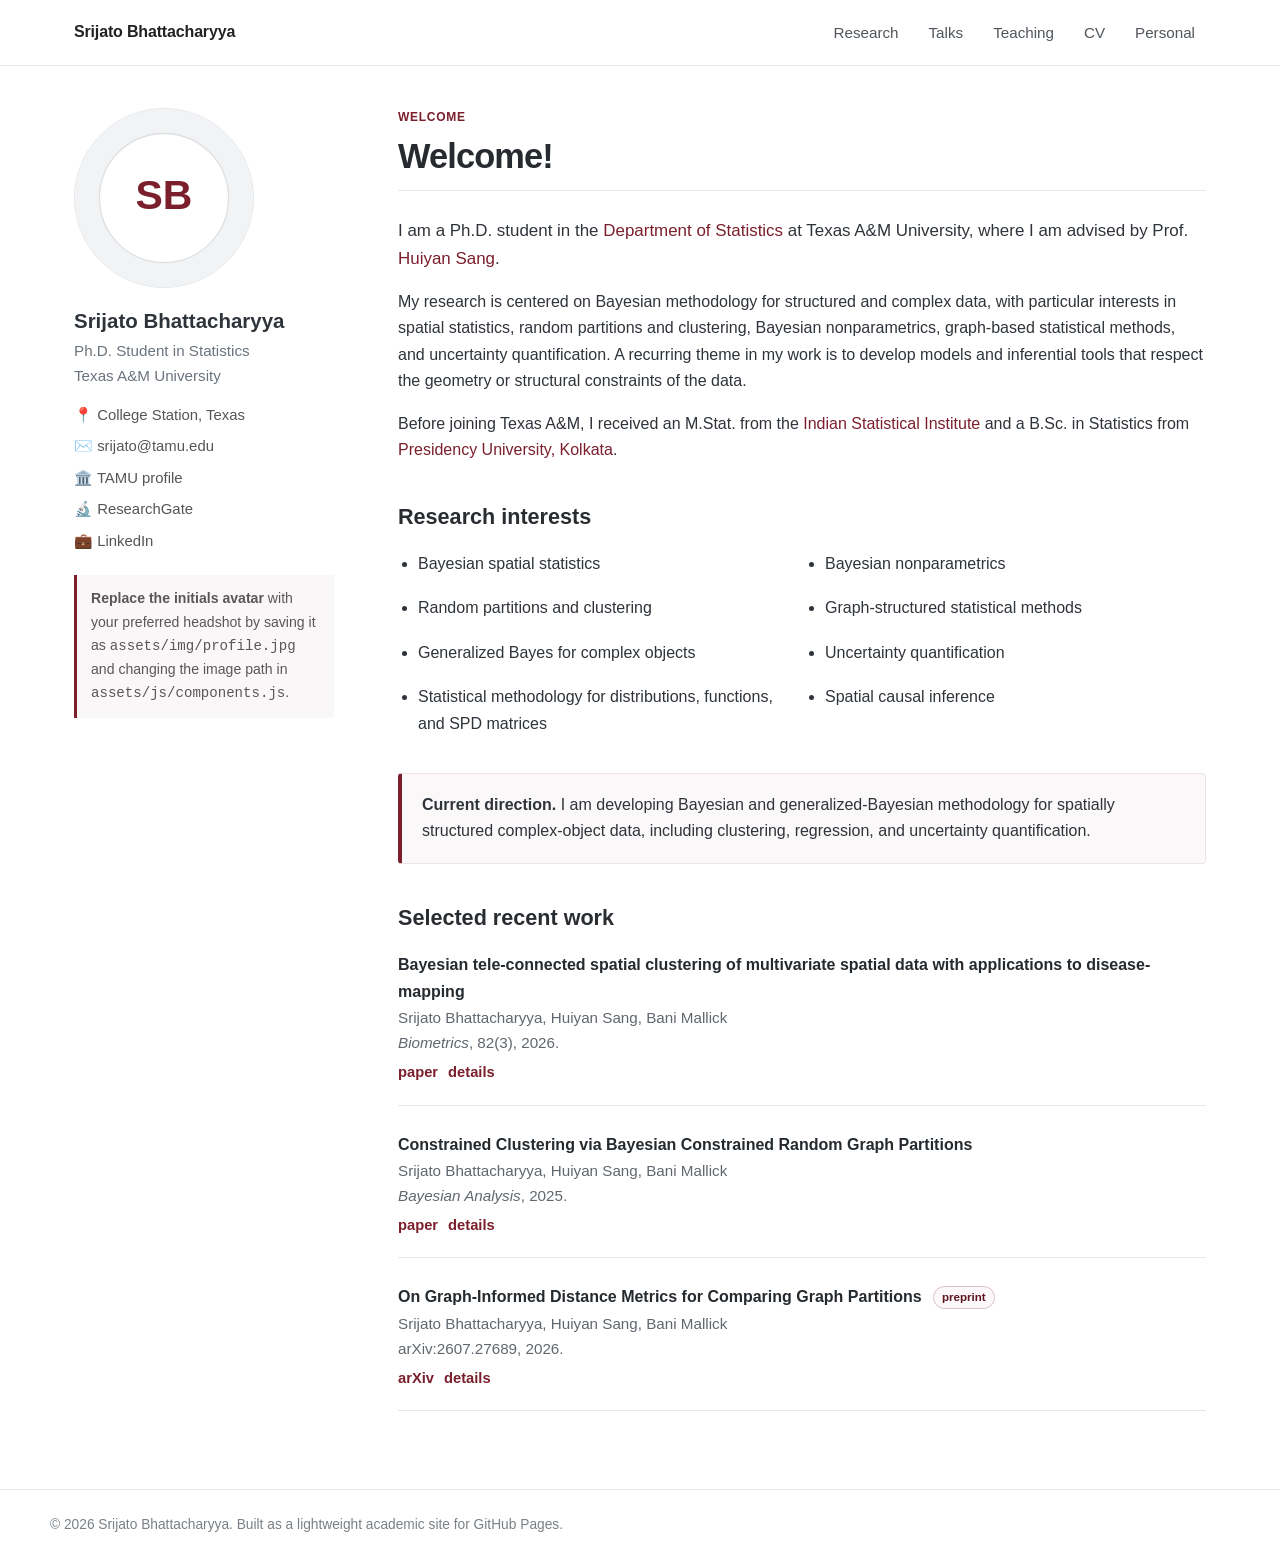
==== index.html @ efcadd13 "Add files via upload" ====
<!doctype html>
<html lang="en">
<head>
  <meta charset="utf-8">
  <meta name="viewport" content="width=device-width, initial-scale=1">
  <title>Srijato Bhattacharyya | Statistics</title>
  <meta name="description" content="Academic website of Srijato Bhattacharyya, Ph.D. student in Statistics at Texas A&M University.">
  <link rel="stylesheet" href="assets/css/style.css">
  <script defer src="assets/js/components.js"></script>
  <script defer src="assets/js/main.js"></script>
</head>
<body data-page="home">
  <div id="site-header"></div>
  <main class="layout">
    <div id="site-sidebar"></div>
    <article class="content">
      <div class="kicker">Welcome</div>
      <h1>Welcome!</h1>
      <p class="lead">I am a Ph.D. student in the <a href="https://artsci.tamu.edu/statistics/index.html" target="_blank" rel="noopener">Department of Statistics</a> at Texas A&amp;M University, where I am advised by Prof. <a href="https://sites.google.com/site/huiyansang/" target="_blank" rel="noopener">Huiyan Sang</a>.</p>

      <p>My research is centered on Bayesian methodology for structured and complex data, with particular interests in spatial statistics, random partitions and clustering, Bayesian nonparametrics, graph-based statistical methods, and uncertainty quantification. A recurring theme in my work is to develop models and inferential tools that respect the geometry or structural constraints of the data.</p>

      <p>Before joining Texas A&amp;M, I received an M.Stat. from the <a href="https://www.isical.ac.in/" target="_blank" rel="noopener">Indian Statistical Institute</a> and a B.Sc. in Statistics from <a href="https://www.presiuniv.ac.in/" target="_blank" rel="noopener">Presidency University, Kolkata</a>.</p>

      <h2>Research interests</h2>
      <ul class="interests">
        <li>Bayesian spatial statistics</li>
        <li>Bayesian nonparametrics</li>
        <li>Random partitions and clustering</li>
        <li>Graph-structured statistical methods</li>
        <li>Generalized Bayes for complex objects</li>
        <li>Uncertainty quantification</li>
        <li>Statistical methodology for distributions, functions, and SPD matrices</li>
        <li>Spatial causal inference</li>
      </ul>

      <div class="callout">
        <strong>Current direction.</strong> I am developing Bayesian and generalized-Bayesian methodology for spatially structured complex-object data, including clustering, regression, and uncertainty quantification.
      </div>

      <h2>Selected recent work</h2>
      <ul class="paper-list">
        <li class="paper">
          <div class="paper-title">Bayesian tele-connected spatial clustering of multivariate spatial data with applications to disease-mapping</div>
          <div class="paper-authors">Srijato Bhattacharyya, Huiyan Sang, Bani Mallick</div>
          <div class="paper-venue"><em>Biometrics</em>, 82(3), 2026.</div>
          <div class="paper-links"><a href="https://doi.org/10.1093/biomtc/ujag128" target="_blank" rel="noopener">paper</a><a href="research.html">details</a></div>
        </li>
        <li class="paper">
          <div class="paper-title">Constrained Clustering via Bayesian Constrained Random Graph Partitions</div>
          <div class="paper-authors">Srijato Bhattacharyya, Huiyan Sang, Bani Mallick</div>
          <div class="paper-venue"><em>Bayesian Analysis</em>, 2025.</div>
          <div class="paper-links"><a href="https://doi.org/10.1214/25-BA1563" target="_blank" rel="noopener">paper</a><a href="research.html">details</a></div>
        </li>
        <li class="paper">
          <div class="paper-title">On Graph-Informed Distance Metrics for Comparing Graph Partitions <span class="badge">preprint</span></div>
          <div class="paper-authors">Srijato Bhattacharyya, Huiyan Sang, Bani Mallick</div>
          <div class="paper-venue">arXiv:2607.27689, 2026.</div>
          <div class="paper-links"><a href="https://arxiv.org/abs/2607.27689" target="_blank" rel="noopener">arXiv</a><a href="research.html">details</a></div>
        </li>
      </ul>
    </article>
  </main>
  <div id="site-footer"></div>
</body>
</html>
---- assets/css/style.css ----
:root {
  --ink: #2f343a;
  --muted: #6b737c;
  --line: #e4e7ea;
  --accent: #7a1f2b;
  --accent-dark: #5d1520;
  --soft: #f7f7f8;
  --white: #ffffff;
  --max: 1180px;
  --sidebar: 260px;
}

* { box-sizing: border-box; }
html { scroll-behavior: smooth; }
body {
  margin: 0;
  color: var(--ink);
  background: var(--white);
  font-family: -apple-system, BlinkMacSystemFont, "Segoe UI", Roboto, Helvetica, Arial, sans-serif;
  line-height: 1.65;
  font-size: 16px;
}
a { color: var(--accent); text-decoration: none; }
a:hover { color: var(--accent-dark); text-decoration: underline; }

.site-header {
  border-bottom: 1px solid var(--line);
  background: rgba(255,255,255,.97);
  position: sticky;
  top: 0;
  z-index: 50;
  backdrop-filter: blur(8px);
}
.header-inner {
  max-width: var(--max);
  margin: 0 auto;
  min-height: 64px;
  display: flex;
  align-items: center;
  gap: 24px;
  padding: 0 24px;
}
.brand {
  font-weight: 700;
  color: #222;
  letter-spacing: -.01em;
  white-space: nowrap;
}
.brand:hover { text-decoration: none; color: var(--accent); }
.nav { margin-left: auto; display: flex; gap: 8px; align-items: center; }
.nav a {
  color: #50565c;
  padding: 20px 11px 18px;
  border-bottom: 2px solid transparent;
  font-size: .95rem;
}
.nav a:hover, .nav a.active { color: var(--accent); border-bottom-color: var(--accent); text-decoration: none; }
.menu-button {
  display: none;
  margin-left: auto;
  border: 1px solid var(--line);
  background: white;
  border-radius: 6px;
  padding: 8px 10px;
  font-size: 1rem;
  cursor: pointer;
}

.layout {
  max-width: var(--max);
  margin: 0 auto;
  padding: 42px 24px 70px;
  display: grid;
  grid-template-columns: var(--sidebar) minmax(0, 1fr);
  gap: 64px;
}
.sidebar { position: sticky; top: 104px; align-self: start; }
.avatar {
  width: 180px;
  height: 180px;
  border-radius: 50%;
  overflow: hidden;
  margin-bottom: 20px;
  border: 1px solid var(--line);
  background: var(--soft);
}
.avatar img { width: 100%; height: 100%; object-fit: cover; display: block; }
.sidebar h2 { margin: 0 0 4px; font-size: 1.28rem; line-height: 1.25; }
.sidebar .role { color: var(--muted); font-size: .95rem; margin-bottom: 15px; }
.sidebar .meta { list-style: none; padding: 0; margin: 15px 0 0; font-size: .93rem; color: #555; }
.sidebar .meta li { margin: 7px 0; }
.sidebar .meta a { color: #555; }
.sidebar .meta a:hover { color: var(--accent); }
.sidebar-note {
  margin-top: 22px;
  padding: 12px 14px;
  border-left: 3px solid var(--accent);
  background: #faf7f8;
  font-size: .88rem;
  color: #5c5558;
}

.content { min-width: 0; }
.content h1 {
  font-size: 2.15rem;
  line-height: 1.2;
  margin: 0 0 26px;
  padding-bottom: 13px;
  border-bottom: 1px solid var(--line);
  color: #272b30;
  letter-spacing: -.025em;
}
.content h2 {
  font-size: 1.35rem;
  margin: 36px 0 13px;
  color: #292d31;
}
.content h3 { font-size: 1.08rem; margin: 25px 0 7px; }
.content p { margin: 0 0 16px; }
.content ul { padding-left: 1.25rem; }
.content li { margin-bottom: 8px; }
.lead { font-size: 1.06rem; }

.interests {
  display: grid;
  grid-template-columns: repeat(2, minmax(0,1fr));
  gap: 10px 26px;
  padding-left: 1.15rem;
}

.paper-list { list-style: none; padding: 0 !important; margin: 0; }
.paper {
  padding: 18px 0 20px;
  border-bottom: 1px solid var(--line);
}
.paper:first-child { padding-top: 4px; }
.paper-title { font-weight: 650; color: #252a2f; }
.paper-authors, .paper-venue { color: #60676e; font-size: .95rem; }
.paper-links { margin-top: 5px; font-size: .92rem; }
.paper-links a { margin-right: 10px; font-weight: 600; }
.badge {
  display: inline-block;
  vertical-align: 1px;
  border: 1px solid #dac3c8;
  color: var(--accent-dark);
  background: #fcf7f8;
  border-radius: 999px;
  padding: 1px 8px;
  font-size: .72rem;
  margin-left: 7px;
  font-weight: 600;
}

.timeline { margin: 8px 0 0; }
.timeline-row {
  display: grid;
  grid-template-columns: 110px minmax(0,1fr);
  gap: 18px;
  padding: 12px 0;
  border-bottom: 1px solid var(--line);
}
.timeline-date { color: var(--muted); font-size: .92rem; }
.timeline-title { font-weight: 600; }
.timeline-sub { color: var(--muted); font-size: .94rem; }

.callout {
  margin: 28px 0;
  padding: 18px 20px;
  background: #faf8f8;
  border: 1px solid #eee3e5;
  border-left: 4px solid var(--accent);
  border-radius: 4px;
}

.btn {
  display: inline-block;
  padding: 9px 14px;
  border-radius: 5px;
  border: 1px solid var(--accent);
  color: var(--accent);
  font-weight: 600;
  font-size: .93rem;
}
.btn:hover { color: white; background: var(--accent); text-decoration: none; }
.btn.disabled { opacity: .45; cursor: default; pointer-events: none; }

.footer {
  border-top: 1px solid var(--line);
  color: #7a8086;
  font-size: .86rem;
  padding: 24px;
}
.footer-inner { max-width: var(--max); margin: 0 auto; }

.small { font-size: .9rem; color: var(--muted); }
.kicker { color: var(--accent); font-weight: 700; letter-spacing: .06em; font-size: .75rem; text-transform: uppercase; margin-bottom: 8px; }

@media (max-width: 820px) {
  .header-inner { min-height: 58px; }
  .menu-button { display: inline-block; }
  .nav {
    display: none;
    position: absolute;
    left: 0;
    right: 0;
    top: 58px;
    background: white;
    border-bottom: 1px solid var(--line);
    padding: 7px 18px 12px;
    flex-direction: column;
    align-items: stretch;
  }
  .nav.open { display: flex; }
  .nav a { padding: 10px 6px; border-bottom: none; }
  .layout { grid-template-columns: 1fr; gap: 30px; padding-top: 30px; }
  .sidebar { position: static; display: grid; grid-template-columns: 116px 1fr; column-gap: 20px; }
  .avatar { width: 116px; height: 116px; grid-row: 1 / span 3; }
  .sidebar .meta, .sidebar-note { grid-column: 1 / -1; }
  .content h1 { font-size: 1.8rem; }
}

@media (max-width: 520px) {
  .header-inner { padding: 0 16px; }
  .layout { padding-left: 17px; padding-right: 17px; }
  .sidebar { display: block; }
  .avatar { width: 132px; height: 132px; }
  .interests { grid-template-columns: 1fr; }
  .timeline-row { grid-template-columns: 1fr; gap: 2px; }
}
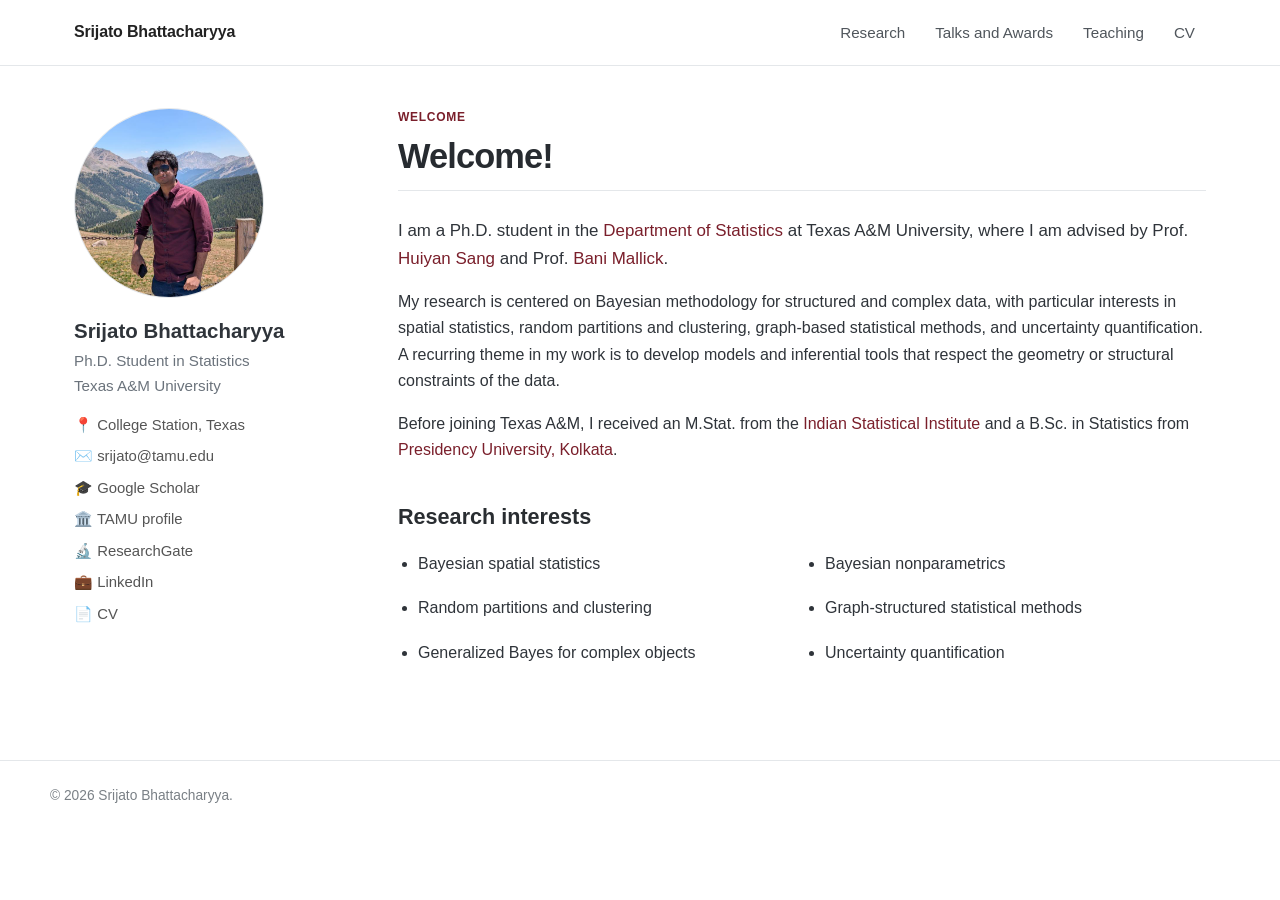
==== commit 07f6f631: "Add files via upload" ====
--- a/index.html
+++ b/index.html
@@ -16,9 +16,10 @@
     <article class="content">
       <div class="kicker">Welcome</div>
       <h1>Welcome!</h1>
-      <p class="lead">I am a Ph.D. student in the <a href="https://artsci.tamu.edu/statistics/index.html" target="_blank" rel="noopener">Department of Statistics</a> at Texas A&amp;M University, where I am advised by Prof. <a href="https://sites.google.com/site/huiyansang/" target="_blank" rel="noopener">Huiyan Sang</a>.</p>
 
-      <p>My research is centered on Bayesian methodology for structured and complex data, with particular interests in spatial statistics, random partitions and clustering, Bayesian nonparametrics, graph-based statistical methods, and uncertainty quantification. A recurring theme in my work is to develop models and inferential tools that respect the geometry or structural constraints of the data.</p>
+      <p class="lead">I am a Ph.D. student in the <a href="https://artsci.tamu.edu/statistics/index.html" target="_blank" rel="noopener">Department of Statistics</a> at Texas A&amp;M University, where I am advised by Prof. <a href="https://sites.google.com/site/huiyansang/" target="_blank" rel="noopener">Huiyan Sang</a> and Prof. <a href="https://web.stat.tamu.edu/~bmallick/" target="_blank" rel="noopener">Bani Mallick</a>.</p>
+
+      <p>My research is centered on Bayesian methodology for structured and complex data, with particular interests in spatial statistics, random partitions and clustering, graph-based statistical methods, and uncertainty quantification. A recurring theme in my work is to develop models and inferential tools that respect the geometry or structural constraints of the data.</p>
 
       <p>Before joining Texas A&amp;M, I received an M.Stat. from the <a href="https://www.isical.ac.in/" target="_blank" rel="noopener">Indian Statistical Institute</a> and a B.Sc. in Statistics from <a href="https://www.presiuniv.ac.in/" target="_blank" rel="noopener">Presidency University, Kolkata</a>.</p>
 
@@ -30,34 +31,6 @@
         <li>Graph-structured statistical methods</li>
         <li>Generalized Bayes for complex objects</li>
         <li>Uncertainty quantification</li>
-        <li>Statistical methodology for distributions, functions, and SPD matrices</li>
-        <li>Spatial causal inference</li>
-      </ul>
-
-      <div class="callout">
-        <strong>Current direction.</strong> I am developing Bayesian and generalized-Bayesian methodology for spatially structured complex-object data, including clustering, regression, and uncertainty quantification.
-      </div>
-
-      <h2>Selected recent work</h2>
-      <ul class="paper-list">
-        <li class="paper">
-          <div class="paper-title">Bayesian tele-connected spatial clustering of multivariate spatial data with applications to disease-mapping</div>
-          <div class="paper-authors">Srijato Bhattacharyya, Huiyan Sang, Bani Mallick</div>
-          <div class="paper-venue"><em>Biometrics</em>, 82(3), 2026.</div>
-          <div class="paper-links"><a href="https://doi.org/10.1093/biomtc/ujag128" target="_blank" rel="noopener">paper</a><a href="research.html">details</a></div>
-        </li>
-        <li class="paper">
-          <div class="paper-title">Constrained Clustering via Bayesian Constrained Random Graph Partitions</div>
-          <div class="paper-authors">Srijato Bhattacharyya, Huiyan Sang, Bani Mallick</div>
-          <div class="paper-venue"><em>Bayesian Analysis</em>, 2025.</div>
-          <div class="paper-links"><a href="https://doi.org/10.1214/25-BA1563" target="_blank" rel="noopener">paper</a><a href="research.html">details</a></div>
-        </li>
-        <li class="paper">
-          <div class="paper-title">On Graph-Informed Distance Metrics for Comparing Graph Partitions <span class="badge">preprint</span></div>
-          <div class="paper-authors">Srijato Bhattacharyya, Huiyan Sang, Bani Mallick</div>
-          <div class="paper-venue">arXiv:2607.27689, 2026.</div>
-          <div class="paper-links"><a href="https://arxiv.org/abs/2607.27689" target="_blank" rel="noopener">arXiv</a><a href="research.html">details</a></div>
-        </li>
       </ul>
     </article>
   </main>
--- a/assets/css/style.css
+++ b/assets/css/style.css
@@ -76,29 +76,27 @@
 }
 .sidebar { position: sticky; top: 104px; align-self: start; }
 .avatar {
-  width: 180px;
-  height: 180px;
+  width: 190px;
+  height: 190px;
   border-radius: 50%;
   overflow: hidden;
   margin-bottom: 20px;
   border: 1px solid var(--line);
   background: var(--soft);
 }
-.avatar img { width: 100%; height: 100%; object-fit: cover; display: block; }
+.avatar img {
+  width: 100%;
+  height: 100%;
+  object-fit: cover;
+  object-position: 50% 38%;
+  display: block;
+}
 .sidebar h2 { margin: 0 0 4px; font-size: 1.28rem; line-height: 1.25; }
 .sidebar .role { color: var(--muted); font-size: .95rem; margin-bottom: 15px; }
 .sidebar .meta { list-style: none; padding: 0; margin: 15px 0 0; font-size: .93rem; color: #555; }
 .sidebar .meta li { margin: 7px 0; }
 .sidebar .meta a { color: #555; }
 .sidebar .meta a:hover { color: var(--accent); }
-.sidebar-note {
-  margin-top: 22px;
-  padding: 12px 14px;
-  border-left: 3px solid var(--accent);
-  background: #faf7f8;
-  font-size: .88rem;
-  color: #5c5558;
-}
 
 .content { min-width: 0; }
 .content h1 {
@@ -137,7 +135,7 @@
 .paper-title { font-weight: 650; color: #252a2f; }
 .paper-authors, .paper-venue { color: #60676e; font-size: .95rem; }
 .paper-links { margin-top: 5px; font-size: .92rem; }
-.paper-links a { margin-right: 10px; font-weight: 600; }
+.paper-links a { margin-right: 12px; font-weight: 600; }
 .badge {
   display: inline-block;
   vertical-align: 1px;
@@ -154,18 +152,26 @@
 .timeline { margin: 8px 0 0; }
 .timeline-row {
   display: grid;
-  grid-template-columns: 110px minmax(0,1fr);
+  grid-template-columns: 130px minmax(0,1fr);
   gap: 18px;
-  padding: 12px 0;
+  padding: 13px 0;
   border-bottom: 1px solid var(--line);
 }
 .timeline-date { color: var(--muted); font-size: .92rem; }
 .timeline-title { font-weight: 600; }
 .timeline-sub { color: var(--muted); font-size: .94rem; }
 
+.award-list { list-style: none; padding: 0 !important; margin: 0; }
+.award-list li {
+  padding: 12px 0;
+  border-bottom: 1px solid var(--line);
+  margin: 0;
+}
+.award-year { color: var(--muted); font-size: .92rem; display: inline-block; min-width: 52px; }
+
 .callout {
-  margin: 28px 0;
-  padding: 18px 20px;
+  margin: 24px 0;
+  padding: 16px 18px;
   background: #faf8f8;
   border: 1px solid #eee3e5;
   border-left: 4px solid var(--accent);
@@ -182,7 +188,6 @@
   font-size: .93rem;
 }
 .btn:hover { color: white; background: var(--accent); text-decoration: none; }
-.btn.disabled { opacity: .45; cursor: default; pointer-events: none; }
 
 .footer {
   border-top: 1px solid var(--line);
@@ -191,7 +196,6 @@
   padding: 24px;
 }
 .footer-inner { max-width: var(--max); margin: 0 auto; }
-
 .small { font-size: .9rem; color: var(--muted); }
 .kicker { color: var(--accent); font-weight: 700; letter-spacing: .06em; font-size: .75rem; text-transform: uppercase; margin-bottom: 8px; }
 
@@ -214,8 +218,8 @@
   .nav a { padding: 10px 6px; border-bottom: none; }
   .layout { grid-template-columns: 1fr; gap: 30px; padding-top: 30px; }
   .sidebar { position: static; display: grid; grid-template-columns: 116px 1fr; column-gap: 20px; }
-  .avatar { width: 116px; height: 116px; grid-row: 1 / span 3; }
-  .sidebar .meta, .sidebar-note { grid-column: 1 / -1; }
+  .avatar { width: 116px; height: 116px; grid-row: 1 / span 2; }
+  .sidebar .meta { grid-column: 1 / -1; }
   .content h1 { font-size: 1.8rem; }
 }
 
@@ -223,7 +227,7 @@
   .header-inner { padding: 0 16px; }
   .layout { padding-left: 17px; padding-right: 17px; }
   .sidebar { display: block; }
-  .avatar { width: 132px; height: 132px; }
+  .avatar { width: 136px; height: 136px; }
   .interests { grid-template-columns: 1fr; }
   .timeline-row { grid-template-columns: 1fr; gap: 2px; }
 }
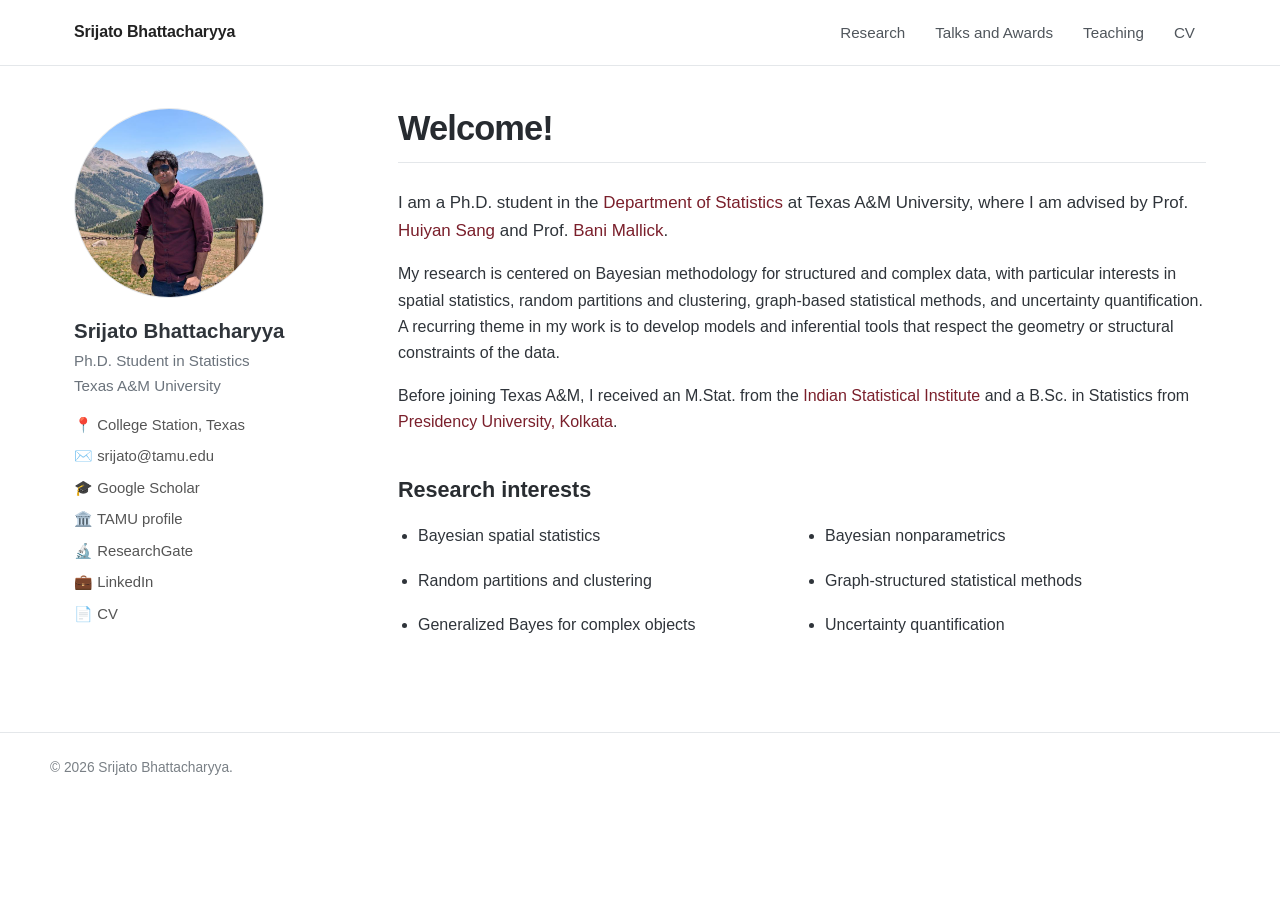
==== commit b36a0fd8: "Update index.html" ====
--- a/index.html
+++ b/index.html
@@ -14,10 +14,9 @@
   <main class="layout">
     <div id="site-sidebar"></div>
     <article class="content">
-      <div class="kicker">Welcome</div>
       <h1>Welcome!</h1>
 
-      <p class="lead">I am a Ph.D. student in the <a href="https://artsci.tamu.edu/statistics/index.html" target="_blank" rel="noopener">Department of Statistics</a> at Texas A&amp;M University, where I am advised by Prof. <a href="https://sites.google.com/site/huiyansang/" target="_blank" rel="noopener">Huiyan Sang</a> and Prof. <a href="https://web.stat.tamu.edu/~bmallick/" target="_blank" rel="noopener">Bani Mallick</a>.</p>
+      <p class="lead">I am a Ph.D. student in the <a href="https://artsci.tamu.edu/statistics/index.html" target="_blank" rel="noopener">Department of Statistics</a> at Texas A&amp;M University, where I am advised by Prof. <a href="https://sites.google.com/site/huiyansang/" target="_blank" rel="noopener">Huiyan Sang</a> and Prof. <a href="https://sites.google.com/tamu.edu/bani-k-mallick/bio" target="_blank" rel="noopener">Bani Mallick</a>.</p>
 
       <p>My research is centered on Bayesian methodology for structured and complex data, with particular interests in spatial statistics, random partitions and clustering, graph-based statistical methods, and uncertainty quantification. A recurring theme in my work is to develop models and inferential tools that respect the geometry or structural constraints of the data.</p>
 
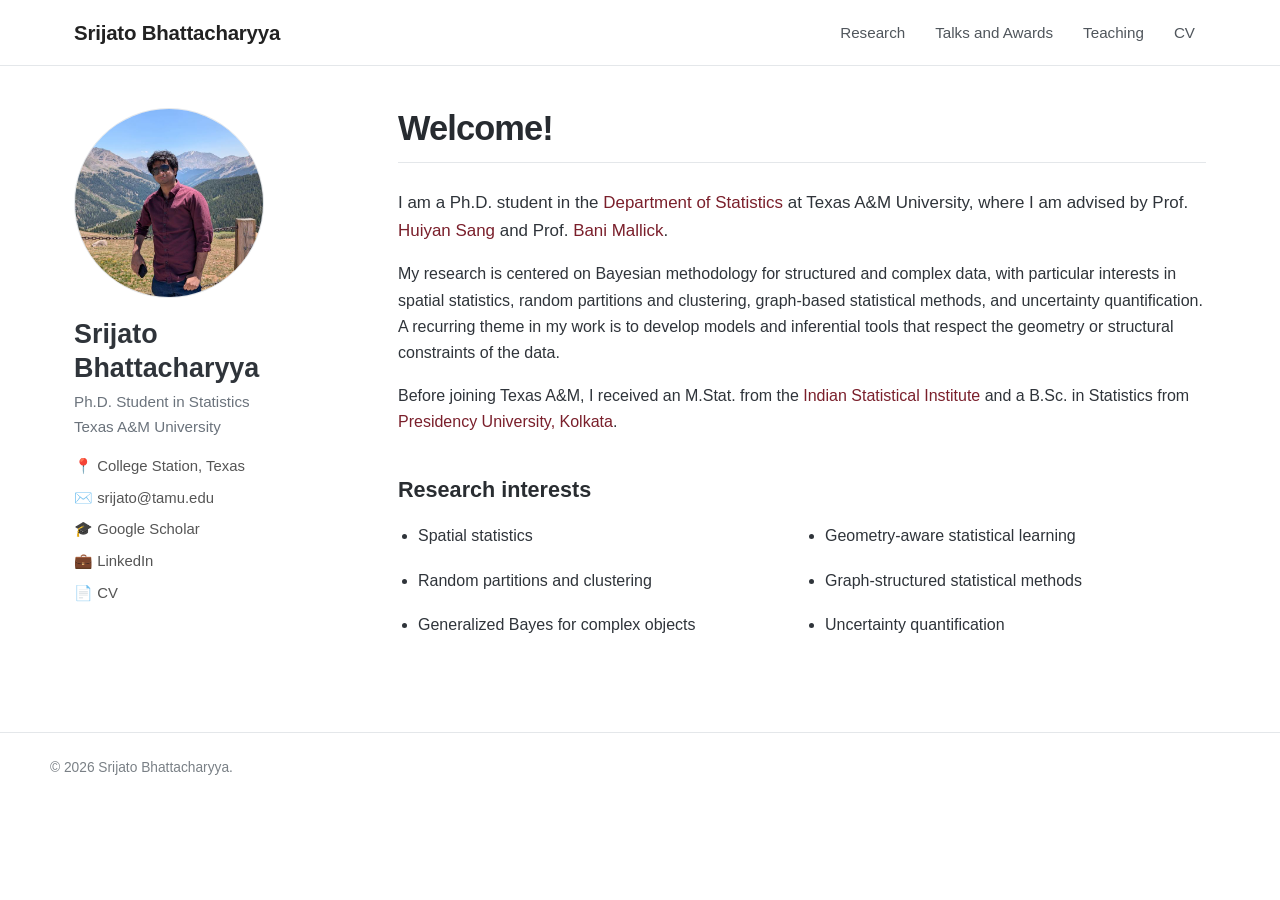
==== commit 81fe0f1a: "Add files via upload" ====
--- a/index.html
+++ b/index.html
@@ -1,38 +1,35 @@
 <!doctype html>
 <html lang="en">
 <head>
-  <meta charset="utf-8">
-  <meta name="viewport" content="width=device-width, initial-scale=1">
-  <title>Srijato Bhattacharyya | Statistics</title>
-  <meta name="description" content="Academic website of Srijato Bhattacharyya, Ph.D. student in Statistics at Texas A&M University.">
-  <link rel="stylesheet" href="assets/css/style.css">
-  <script defer src="assets/js/components.js"></script>
-  <script defer src="assets/js/main.js"></script>
+<meta charset="utf-8">
+<meta name="viewport" content="width=device-width, initial-scale=1">
+<title>Srijato Bhattacharyya | Statistics</title>
+<meta name="description" content="Academic website of Srijato Bhattacharyya, Ph.D. student in Statistics at Texas A&M University.">
+<link rel="stylesheet" href="assets/css/style.css">
+<script defer src="assets/js/components.js"></script>
+<script defer src="assets/js/main.js"></script>
 </head>
 <body data-page="home">
-  <div id="site-header"></div>
-  <main class="layout">
-    <div id="site-sidebar"></div>
-    <article class="content">
-      <h1>Welcome!</h1>
+<div id="site-header"></div>
+<main class="layout">
+<div id="site-sidebar"></div>
+<article class="content">
+<h1>Welcome!</h1>
+<p class="lead">I am a Ph.D. student in the <a href="https://artsci.tamu.edu/statistics/index.html" target="_blank" rel="noopener">Department of Statistics</a> at Texas A&amp;M University, where I am advised by Prof. <a href="https://sites.google.com/site/huiyansang/" target="_blank" rel="noopener">Huiyan Sang</a> and Prof. <a href="https://sites.google.com/tamu.edu/bani-k-mallick/bio" target="_blank" rel="noopener">Bani Mallick</a>.</p>
+<p>My research is centered on Bayesian methodology for structured and complex data, with particular interests in spatial statistics, random partitions and clustering, graph-based statistical methods, and uncertainty quantification. A recurring theme in my work is to develop models and inferential tools that respect the geometry or structural constraints of the data.</p>
+<p>Before joining Texas A&amp;M, I received an M.Stat. from the <a href="https://www.isical.ac.in/" target="_blank" rel="noopener">Indian Statistical Institute</a> and a B.Sc. in Statistics from <a href="https://www.presiuniv.ac.in/" target="_blank" rel="noopener">Presidency University, Kolkata</a>.</p>
 
-      <p class="lead">I am a Ph.D. student in the <a href="https://artsci.tamu.edu/statistics/index.html" target="_blank" rel="noopener">Department of Statistics</a> at Texas A&amp;M University, where I am advised by Prof. <a href="https://sites.google.com/site/huiyansang/" target="_blank" rel="noopener">Huiyan Sang</a> and Prof. <a href="https://sites.google.com/tamu.edu/bani-k-mallick/bio" target="_blank" rel="noopener">Bani Mallick</a>.</p>
-
-      <p>My research is centered on Bayesian methodology for structured and complex data, with particular interests in spatial statistics, random partitions and clustering, graph-based statistical methods, and uncertainty quantification. A recurring theme in my work is to develop models and inferential tools that respect the geometry or structural constraints of the data.</p>
-
-      <p>Before joining Texas A&amp;M, I received an M.Stat. from the <a href="https://www.isical.ac.in/" target="_blank" rel="noopener">Indian Statistical Institute</a> and a B.Sc. in Statistics from <a href="https://www.presiuniv.ac.in/" target="_blank" rel="noopener">Presidency University, Kolkata</a>.</p>
-
-      <h2>Research interests</h2>
-      <ul class="interests">
-        <li>Bayesian spatial statistics</li>
-        <li>Bayesian nonparametrics</li>
-        <li>Random partitions and clustering</li>
-        <li>Graph-structured statistical methods</li>
-        <li>Generalized Bayes for complex objects</li>
-        <li>Uncertainty quantification</li>
-      </ul>
-    </article>
-  </main>
-  <div id="site-footer"></div>
+<h2>Research interests</h2>
+<ul class="interests">
+<li>Spatial statistics</li>
+<li>Geometry-aware statistical learning</li>
+<li>Random partitions and clustering</li>
+<li>Graph-structured statistical methods</li>
+<li>Generalized Bayes for complex objects</li>
+<li>Uncertainty quantification</li>
+</ul>
+</article>
+</main>
+<div id="site-footer"></div>
 </body>
 </html>
--- a/assets/css/style.css
+++ b/assets/css/style.css
@@ -42,6 +42,7 @@
 }
 .brand {
   font-weight: 700;
+  font-size: 1.28rem;
   color: #222;
   letter-spacing: -.01em;
   white-space: nowrap;
@@ -231,3 +232,6 @@
   .interests { grid-template-columns: 1fr; }
   .timeline-row { grid-template-columns: 1fr; gap: 2px; }
 }
+
+/* Slightly larger profile name on the homepage */
+body[data-page="home"] .sidebar h2 { font-size: 1.68rem; }
